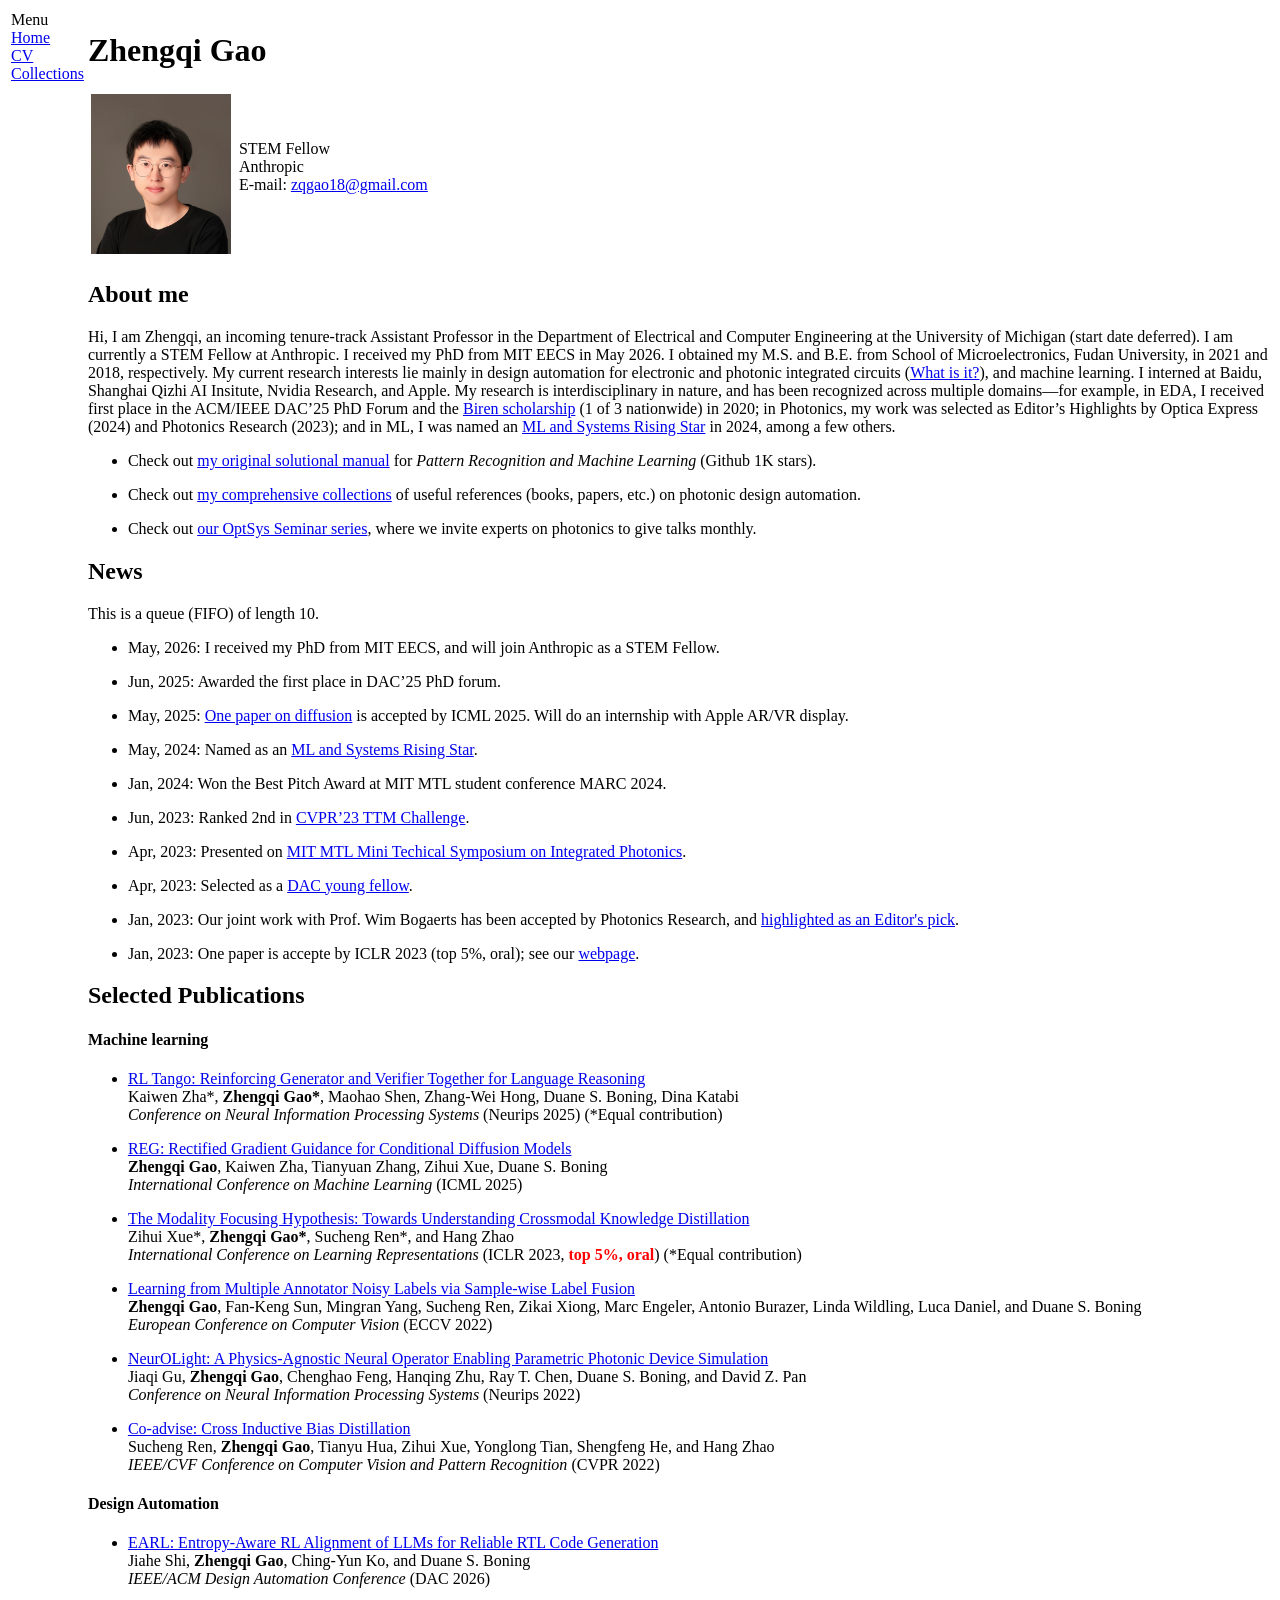
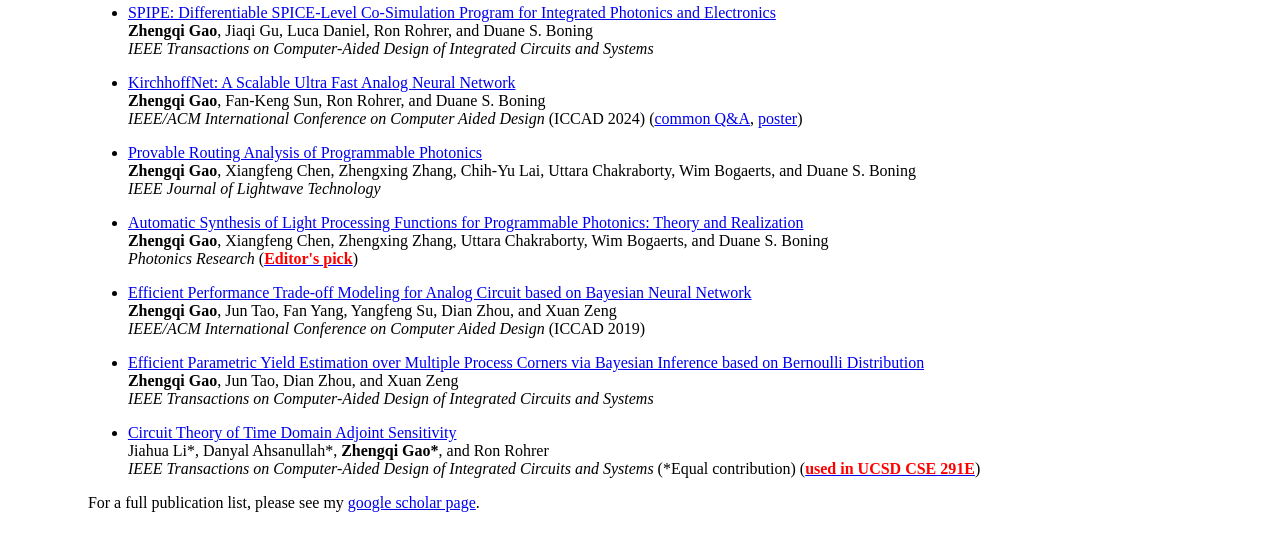
==== index.html @ 85b787b6 "Update homepage and CV" ====
<!DOCTYPE html PUBLIC "-//W3C//DTD XHTML 1.1//EN"
  "http://www.w3.org/TR/xhtml11/DTD/xhtml11.dtd">
<html xmlns="http://www.w3.org/1999/xhtml" xml:lang="en">
<head>
<meta name="generator" content="jemdoc, see http://jemdoc.jaboc.net/" />
<meta http-equiv="Content-Type" content="text/html;charset=utf-8" />
<link rel="stylesheet" href="jemdoc.css" type="text/css" />
<title>Zhengqi Gao</title>
</head>
<body>
<table summary="Table for page layout." id="tlayout">
<tr valign="top">
<td id="layout-menu">
<div class="menu-category">Menu</div>
<div class="menu-item"><a href="index.html" class="current">Home</a></div>
<div class="menu-item"><a href="Zhengqi_cv.pdf">CV</a></div>
<div class="menu-item"><a href="collections.html">Collections</a></div>
</td>
<td id="layout-content">
<div id="toptitle">
<h1>Zhengqi Gao</h1>
</div>
<table class="imgtable"><tr><td>
<img src="zhengqi_photo3.jpg" alt="404" width="140px" height="160px" />&nbsp;</td>
<td align="left"><p>STEM Fellow <br />
Anthropic<br />
E-mail: <a href="mailto:zqgao18@gmail.com">zqgao18@gmail.com</a><br />
<br /></p>
</td></tr></table>
<h2>About me</h2>
<p>Hi, I am Zhengqi, an incoming tenure-track Assistant Professor in the Department of Electrical and Computer Engineering at the University of Michigan (start date deferred). I am currently a STEM Fellow at Anthropic. I received my PhD from MIT EECS in May 2026. I obtained my M.S. and B.E. from School of Microelectronics, Fudan University, in 2021 and 2018, respectively. My current research interests lie mainly in design automation for electronic and photonic integrated circuits (<a href="articles/Introduction_to_Photonic_Design_Automation.pdf">What is it?</a>), and machine learning. I interned at Baidu, Shanghai Qizhi AI Insitute, Nvidia Research, and Apple. My research is interdisciplinary in nature, and has been recognized across multiple domains—for example, in EDA, I received first place in the ACM/IEEE DAC’25 PhD Forum and the <a href="https://www.cie.org.cn/list_43/4373.html">Biren scholarship</a> (1 of 3 nationwide) in 2020; in Photonics, my work was selected as Editor’s Highlights by Optica Express (2024) and Photonics Research (2023); and in ML, I was named an <a href="https://mlcommons.org/2024/06/2024-mlc-rising-stars/">ML and Systems Rising Star</a> in 2024, among a few others.</p>
<div class="infoblock">
<div class="blocktitle"></div>
<div class="blockcontent">
<ul>
<li><p>Check out <a href="https://github.com/zhengqigao/PRML-Solution-Manual">my original solutional manual</a> for <i>Pattern Recognition and Machine Learning</i> (Github 1K stars).</p>
</li>
<li><p>Check out <a href="https://github.com/zhengqigao/Awesome-PDA">my comprehensive collections</a> of useful references (books, papers, etc.) on photonic design automation. </p>
</li>
<li><p>Check out <a href="https://sites.google.com/view/optsys/home?authuser=1">our OptSys Seminar series</a>, where we invite experts on photonics to give talks monthly.</p>
</li>
</ul>
</div></div>
<h2>News</h2>
<p>This is a queue (FIFO) of length 10.</p>
<ul>
<li><p>May, 2026: I received my PhD from MIT EECS, and will join Anthropic as a STEM Fellow.</p>
</li>
<li><p>Jun, 2025: Awarded the first place in DAC&rsquo;25 PhD forum. </p>
</li>
<li><p>May, 2025: <a href="https://arxiv.org/abs/2501.18865">One paper on diffusion</a> is accepted by ICML 2025. Will do an internship with Apple AR/VR display.</p>
</li>
<li><p>May, 2024: Named as an <a href="https://mlcommons.org/about-us/programs/">ML and Systems Rising Star</a>.</p>
</li>
<li><p>Jan, 2024: Won the Best Pitch Award at MIT MTL student conference MARC 2024.</p>
</li>
<li><p>Jun, 2023: Ranked 2nd in <a href="https://eval.ai/web/challenges/challenge-page/1625/leaderboard/3911">CVPR&rsquo;23 TTM Challenge</a>.</p>
</li>
<li><p>Apr, 2023: Presented on <a href="https://www.mtl.mit.edu/events-seminars/seminars/microsystems-mini-technical-symposium-april-2023">MIT MTL Mini Techical Symposium on Integrated Photonics</a>.</p>
</li>
<li><p>Apr, 2023: Selected as a <a href="https://www.dac.com/Attend/Students-Scholarships/Young-Student-Fellow-Program">DAC young fellow</a>.</p>
</li>
<li><p>Jan, 2023: Our joint work with Prof. Wim Bogaerts has been accepted by Photonics Research, and <a href="files/synthesis_PR23_editor_pick.png">highlighted as an Editor's pick</a>.</p>
</li>
<li><p>Jan, 2023: One paper is accepte by ICLR 2023 (top 5%, oral); see our <a href="https://zihuixue.github.io/MFH/index.html">webpage</a>.</p>
</li>
</ul>
<h2>Selected Publications</h2>
<h4>Machine learning</h4>
<ul>
<li><p><a href="https://arxiv.org/pdf/2505.15034">RL Tango: Reinforcing Generator and Verifier Together for Language Reasoning</a> <br />
Kaiwen Zha*, <b>Zhengqi Gao*</b>, Maohao Shen, Zhang-Wei Hong, Duane S. Boning, Dina Katabi <br /> 
<i> Conference on Neural Information Processing Systems </i> (Neurips 2025) (*Equal contribution) <br /></p>
</li>
</ul>
<ul>
<li><p><a href="https://arxiv.org/abs/2501.18865">REG: Rectified Gradient Guidance for Conditional Diffusion Models</a> <br />
<b>Zhengqi Gao</b>, Kaiwen Zha, Tianyuan Zhang, Zihui Xue, Duane S. Boning <br /> 
<i> International Conference on Machine Learning  </i> (ICML 2025) <br /></p>
</li>
</ul>
<ul>
<li><p><a href="https://arxiv.org/abs/2206.06487">The Modality Focusing Hypothesis: Towards Understanding Crossmodal Knowledge Distillation</a> <br />
Zihui Xue*, <b>Zhengqi Gao*</b>, Sucheng Ren*, and Hang Zhao <br /> 
<i> International Conference on Learning Representations </i> (ICLR 2023, <font color=red><b>top 5%, oral</b></font>) (*Equal contribution) <br /></p>
</li>
</ul>
<ul>
<li><p><a href="https://arxiv.org/pdf/2207.11327.pdf">Learning from Multiple Annotator Noisy Labels via Sample-wise Label Fusion</a> <br />
<b>Zhengqi Gao</b>, Fan-Keng Sun, Mingran Yang, Sucheng Ren, Zikai Xiong, Marc Engeler, Antonio Burazer, Linda Wildling, Luca Daniel, and Duane S. Boning<br />
<i> European Conference on Computer Vision</i> (ECCV 2022) <br /></p>
</li>
</ul>
<ul>
<li><p><a href="https://arxiv.org/abs/2209.10098">NeurOLight: A Physics-Agnostic Neural Operator Enabling Parametric Photonic Device Simulation</a> <br />
Jiaqi Gu, <b>Zhengqi Gao</b>, Chenghao Feng, Hanqing Zhu, Ray T. Chen, Duane S. Boning, and David Z. Pan <br />
<i> Conference on Neural Information Processing Systems </i> (Neurips 2022) <br /></p>
</li>
</ul>
<ul>
<li><p><a href="https://openaccess.thecvf.com/content/CVPR2022/html/Ren_Co-Advise_Cross_Inductive_Bias_Distillation_CVPR_2022_paper.html">Co-advise: Cross Inductive Bias Distillation</a> <br />
Sucheng Ren, <b>Zhengqi Gao</b>, Tianyu Hua, Zihui Xue, Yonglong Tian, Shengfeng He, and Hang Zhao<br />
<i> IEEE/CVF Conference on Computer Vision and Pattern Recognition</i> (CVPR 2022) <br /></p>
</li>
</ul>
<h4>Design Automation</h4>
<ul>
<li><p><a href="https://arxiv.org/abs/2511.12033">EARL: Entropy-Aware RL Alignment of LLMs for Reliable RTL Code Generation</a> <br /> 
Jiahe Shi, <b>Zhengqi Gao</b>, Ching-Yun Ko, and Duane S. Boning <br />
<i> IEEE/ACM Design Automation Conference</i> (DAC 2026)</p>
</li>
</ul>
<ul>
<li><p><a href="https://ieeexplore.ieee.org/document/11123599">SPIPE: Differentiable SPICE-Level Co-Simulation Program for Integrated Photonics and Electronics</a> <br />
<b>Zhengqi Gao</b>, Jiaqi Gu, Luca Daniel, Ron Rohrer, and Duane S. Boning <br /> 
<i> IEEE Transactions on Computer-Aided Design of Integrated Circuits and Systems</i></p>
</li>
</ul>
<ul>
<li><p><a href="https://arxiv.org/abs/2310.15872">KirchhoffNet: A Scalable Ultra Fast Analog Neural Network</a> <br />
<b>Zhengqi Gao</b>, Fan-Keng Sun, Ron Rohrer, and Duane S. Boning <br /> 
<i> IEEE/ACM International Conference on Computer Aided Design</i> (ICCAD 2024) (<a href="articles/what_is_kirchhoffnet.pdf">common Q&amp;A</a>, <a href="articles/kirchhoffnet.pdf">poster</a>)</p>
</li>
</ul>
<ul>
<li><p><a href="https://ieeexplore.ieee.org/stamp/stamp.jsp?tp=&amp;arnumber=10491250">Provable Routing Analysis of Programmable Photonics</a> <br />
<b>Zhengqi Gao</b>, Xiangfeng Chen, Zhengxing Zhang, Chih-Yu Lai, Uttara Chakraborty, Wim Bogaerts, and Duane S. Boning <br /> 
<i> IEEE Journal of Lightwave Technology  </i>  <br /></p>
</li>
</ul>
<ul>
<li><p><a href="https://opg.optica.org/prj/fulltext.cfm?uri=prj-11-4-643&amp;id=528691">Automatic Synthesis of Light Processing Functions for Programmable Photonics: Theory and Realization</a><br />
<b>Zhengqi Gao</b>, Xiangfeng Chen, Zhengxing Zhang, Uttara Chakraborty, Wim Bogaerts, and Duane S. Boning <br /> 
<i> Photonics Research </i> (<a href="files/synthesis_PR23_editor_pick.png"><font color=red><b>Editor's pick</b></font></a>) <br /></p>
</li>
</ul>
<ul>
<li><p><a href="https://ieeexplore.ieee.org/document/8942174">Efficient Performance Trade-off Modeling for Analog Circuit based on Bayesian Neural Network</a>  <br />
<b>Zhengqi Gao</b>, Jun Tao, Fan Yang, Yangfeng Su, Dian Zhou, and Xuan Zeng <br />
<i> IEEE/ACM International Conference on Computer Aided Design</i> (ICCAD 2019)</p>
</li>
</ul>
<ul>
<li><p><a href="https://ieeexplore.ieee.org/document/8832253">Efficient Parametric Yield Estimation over Multiple Process Corners via Bayesian Inference based on Bernoulli Distribution</a> <br />
<b>Zhengqi Gao</b>, Jun Tao, Dian Zhou, and Xuan Zeng <br />
<i> IEEE Transactions on Computer-Aided Design of Integrated Circuits and Systems</i></p>
</li>
</ul>
<ul>
<li><p><a href="https://ieeexplore.ieee.org/abstract/document/10138792/">Circuit Theory of Time Domain Adjoint Sensitivity</a> <br />
Jiahua Li*, Danyal Ahsanullah*, <b>Zhengqi Gao*</b>, and Ron Rohrer <br />
<i> IEEE Transactions on Computer-Aided Design of Integrated Circuits and Systems</i> (*Equal contribution) (<a href="https://cseweb.ucsd.edu/classes/sp24/cse291-e/"><font color=red><b>used in UCSD CSE 291E</b></font></a>) <br /></p>
</li>
</ul>
<p>For a full publication list, please see my <a href="https://scholar.google.com/citations?user=igvvVY4AAAAJ&amp;hl=en">google scholar page</a>.</p>
</td>
</tr>
</table>
</body>
</html>
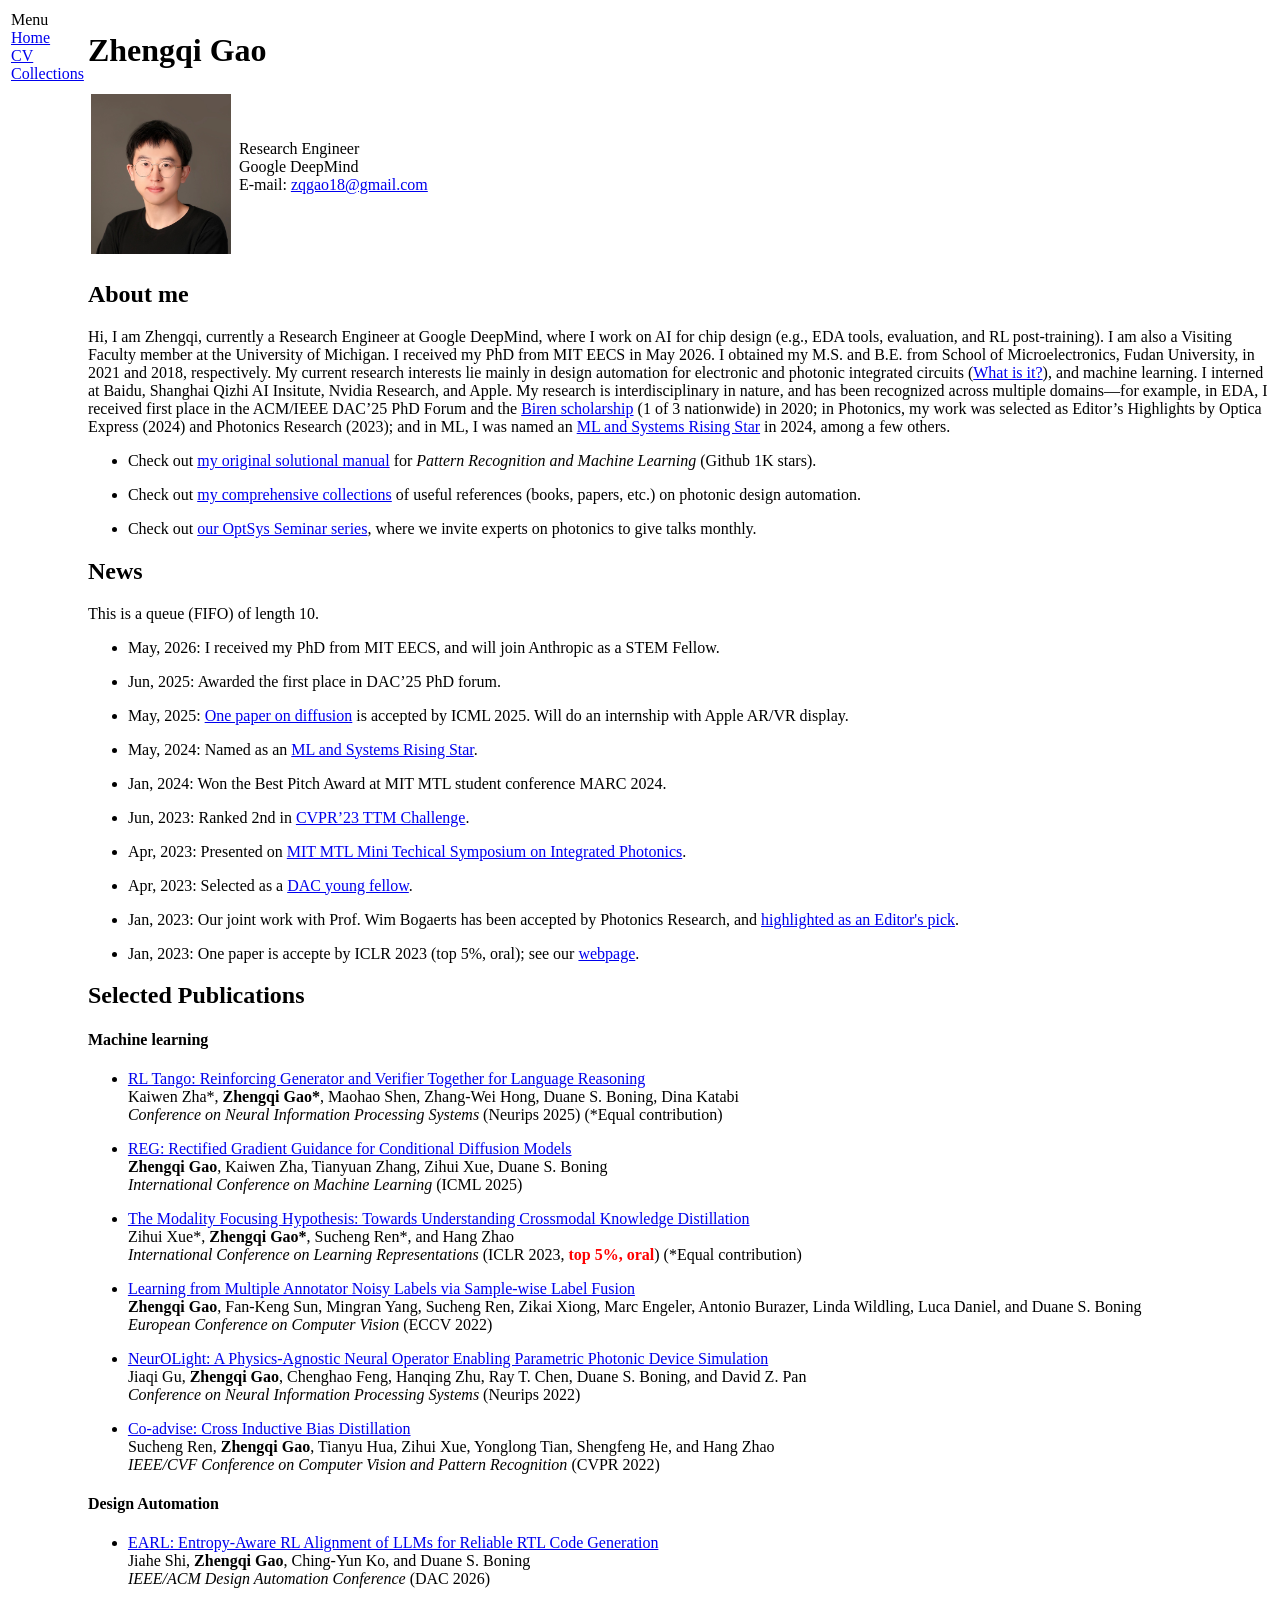
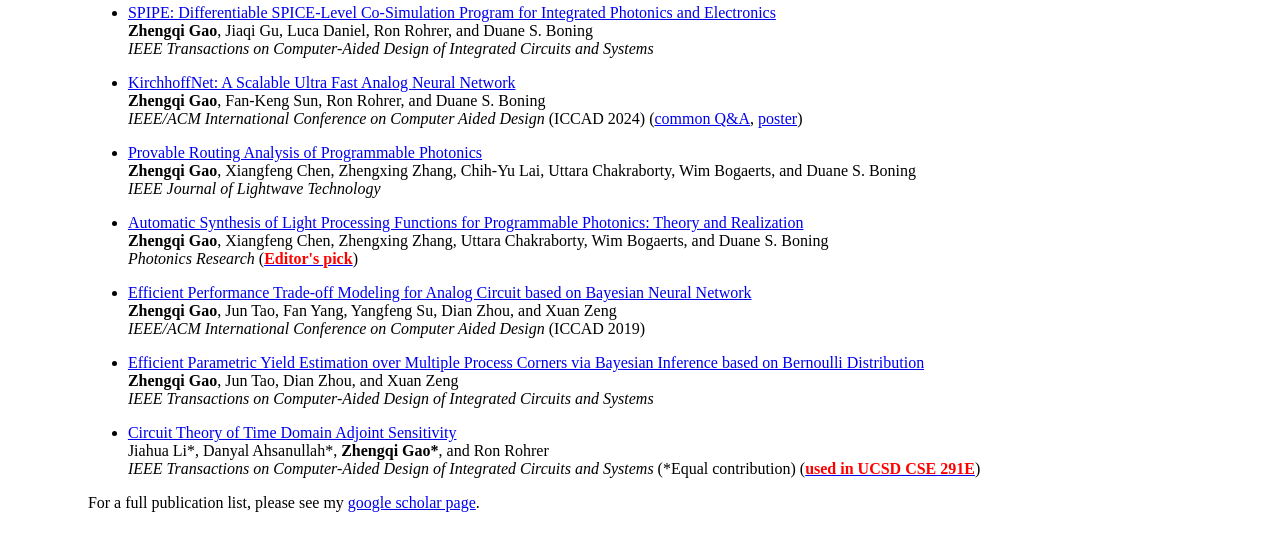
==== commit 973eeb50: "Update homepage affiliation to Google DeepMind Co-Authored-By: Claude Fable 5.1 <noreply@anthropic.c" ====
--- a/index.html
+++ b/index.html
@@ -22,13 +22,13 @@
 </div>
 <table class="imgtable"><tr><td>
 <img src="zhengqi_photo3.jpg" alt="404" width="140px" height="160px" />&nbsp;</td>
-<td align="left"><p>STEM Fellow <br />
-Anthropic<br />
+<td align="left"><p>Research Engineer <br />
+Google DeepMind<br />
 E-mail: <a href="mailto:zqgao18@gmail.com">zqgao18@gmail.com</a><br />
 <br /></p>
 </td></tr></table>
 <h2>About me</h2>
-<p>Hi, I am Zhengqi, an incoming tenure-track Assistant Professor in the Department of Electrical and Computer Engineering at the University of Michigan (start date deferred). I am currently a STEM Fellow at Anthropic. I received my PhD from MIT EECS in May 2026. I obtained my M.S. and B.E. from School of Microelectronics, Fudan University, in 2021 and 2018, respectively. My current research interests lie mainly in design automation for electronic and photonic integrated circuits (<a href="articles/Introduction_to_Photonic_Design_Automation.pdf">What is it?</a>), and machine learning. I interned at Baidu, Shanghai Qizhi AI Insitute, Nvidia Research, and Apple. My research is interdisciplinary in nature, and has been recognized across multiple domains—for example, in EDA, I received first place in the ACM/IEEE DAC’25 PhD Forum and the <a href="https://www.cie.org.cn/list_43/4373.html">Biren scholarship</a> (1 of 3 nationwide) in 2020; in Photonics, my work was selected as Editor’s Highlights by Optica Express (2024) and Photonics Research (2023); and in ML, I was named an <a href="https://mlcommons.org/2024/06/2024-mlc-rising-stars/">ML and Systems Rising Star</a> in 2024, among a few others.</p>
+<p>Hi, I am Zhengqi, currently a Research Engineer at Google DeepMind, where I work on AI for chip design (e.g., EDA tools, evaluation, and RL post-training). I am also a Visiting Faculty member at the University of Michigan. I received my PhD from MIT EECS in May 2026. I obtained my M.S. and B.E. from School of Microelectronics, Fudan University, in 2021 and 2018, respectively. My current research interests lie mainly in design automation for electronic and photonic integrated circuits (<a href="articles/Introduction_to_Photonic_Design_Automation.pdf">What is it?</a>), and machine learning. I interned at Baidu, Shanghai Qizhi AI Insitute, Nvidia Research, and Apple. My research is interdisciplinary in nature, and has been recognized across multiple domains—for example, in EDA, I received first place in the ACM/IEEE DAC’25 PhD Forum and the <a href="https://www.cie.org.cn/list_43/4373.html">Biren scholarship</a> (1 of 3 nationwide) in 2020; in Photonics, my work was selected as Editor’s Highlights by Optica Express (2024) and Photonics Research (2023); and in ML, I was named an <a href="https://mlcommons.org/2024/06/2024-mlc-rising-stars/">ML and Systems Rising Star</a> in 2024, among a few others.</p>
 <div class="infoblock">
 <div class="blocktitle"></div>
 <div class="blockcontent">
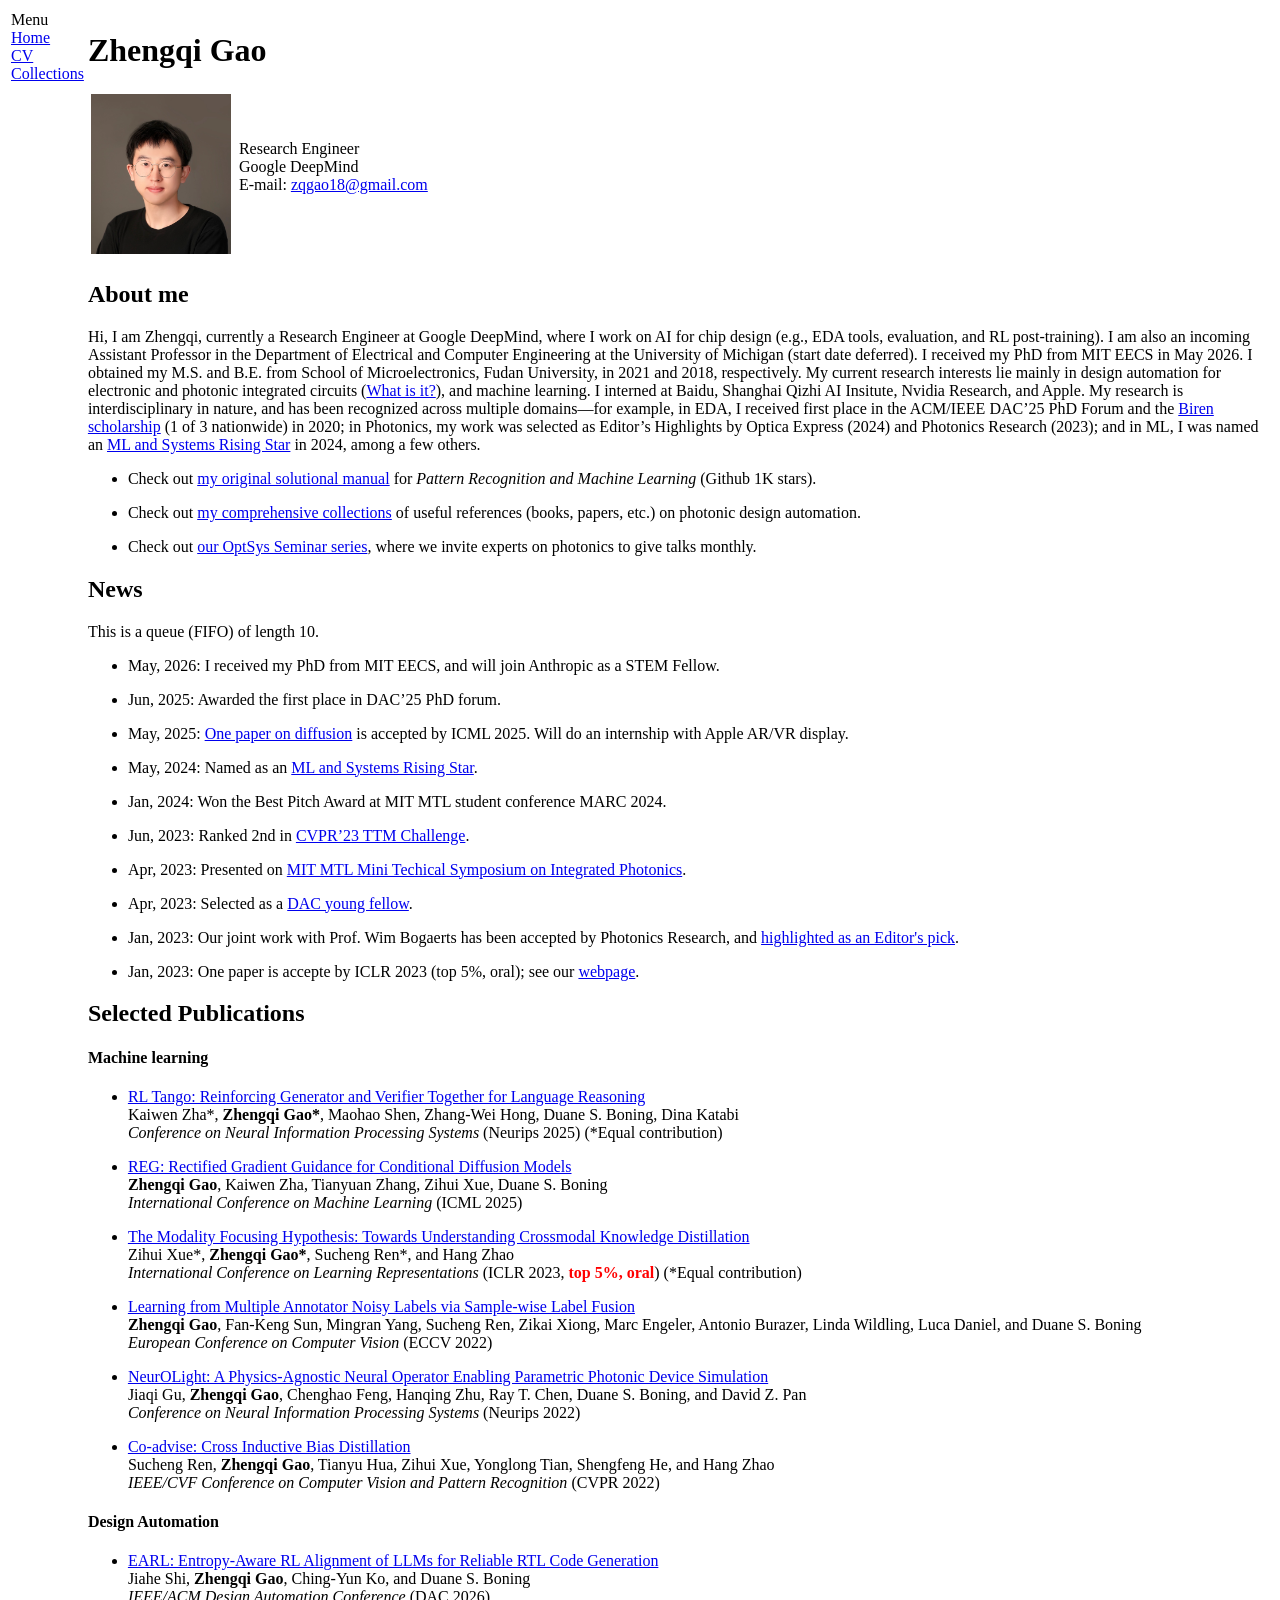
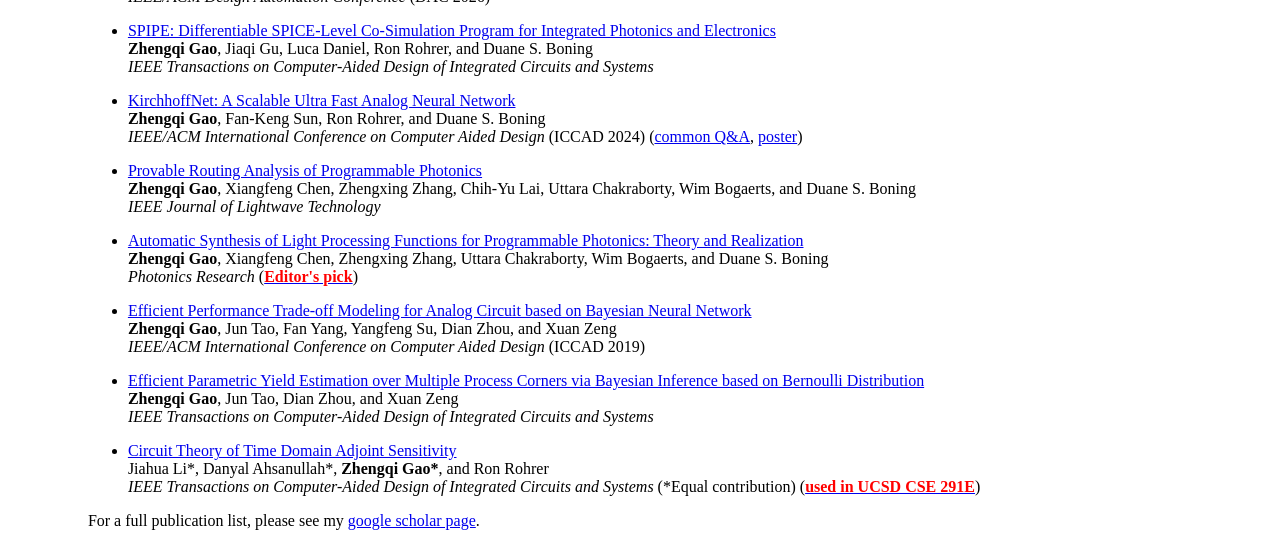
==== commit 897489da: "Update homepage bio Co-Authored-By: Claude Fable 5.1 <noreply@anthropic.com>" ====
--- a/index.html
+++ b/index.html
@@ -28,7 +28,7 @@
 <br /></p>
 </td></tr></table>
 <h2>About me</h2>
-<p>Hi, I am Zhengqi, currently a Research Engineer at Google DeepMind, where I work on AI for chip design (e.g., EDA tools, evaluation, and RL post-training). I am also a Visiting Faculty member at the University of Michigan. I received my PhD from MIT EECS in May 2026. I obtained my M.S. and B.E. from School of Microelectronics, Fudan University, in 2021 and 2018, respectively. My current research interests lie mainly in design automation for electronic and photonic integrated circuits (<a href="articles/Introduction_to_Photonic_Design_Automation.pdf">What is it?</a>), and machine learning. I interned at Baidu, Shanghai Qizhi AI Insitute, Nvidia Research, and Apple. My research is interdisciplinary in nature, and has been recognized across multiple domains—for example, in EDA, I received first place in the ACM/IEEE DAC’25 PhD Forum and the <a href="https://www.cie.org.cn/list_43/4373.html">Biren scholarship</a> (1 of 3 nationwide) in 2020; in Photonics, my work was selected as Editor’s Highlights by Optica Express (2024) and Photonics Research (2023); and in ML, I was named an <a href="https://mlcommons.org/2024/06/2024-mlc-rising-stars/">ML and Systems Rising Star</a> in 2024, among a few others.</p>
+<p>Hi, I am Zhengqi, currently a Research Engineer at Google DeepMind, where I work on AI for chip design (e.g., EDA tools, evaluation, and RL post-training). I am also an incoming Assistant Professor in the Department of Electrical and Computer Engineering at the University of Michigan (start date deferred). I received my PhD from MIT EECS in May 2026. I obtained my M.S. and B.E. from School of Microelectronics, Fudan University, in 2021 and 2018, respectively. My current research interests lie mainly in design automation for electronic and photonic integrated circuits (<a href="articles/Introduction_to_Photonic_Design_Automation.pdf">What is it?</a>), and machine learning. I interned at Baidu, Shanghai Qizhi AI Insitute, Nvidia Research, and Apple. My research is interdisciplinary in nature, and has been recognized across multiple domains—for example, in EDA, I received first place in the ACM/IEEE DAC’25 PhD Forum and the <a href="https://www.cie.org.cn/list_43/4373.html">Biren scholarship</a> (1 of 3 nationwide) in 2020; in Photonics, my work was selected as Editor’s Highlights by Optica Express (2024) and Photonics Research (2023); and in ML, I was named an <a href="https://mlcommons.org/2024/06/2024-mlc-rising-stars/">ML and Systems Rising Star</a> in 2024, among a few others.</p>
 <div class="infoblock">
 <div class="blocktitle"></div>
 <div class="blockcontent">
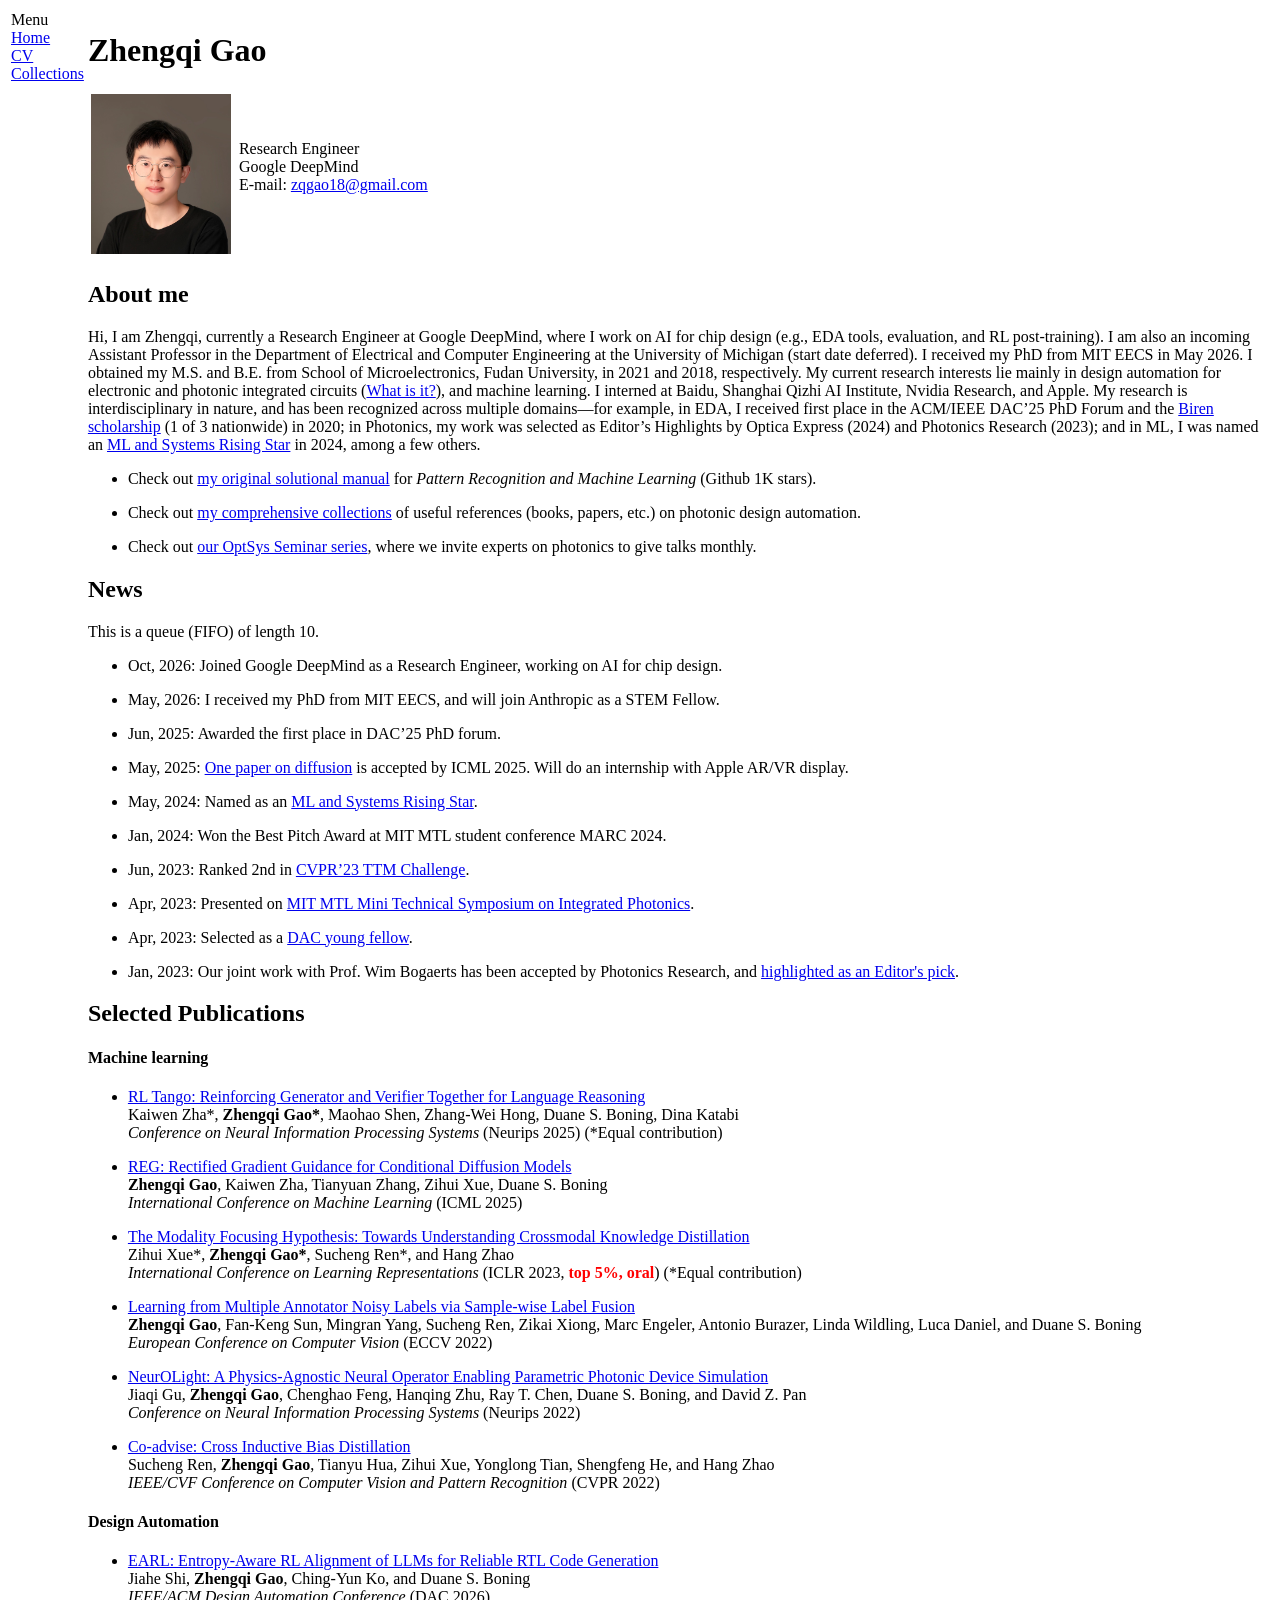
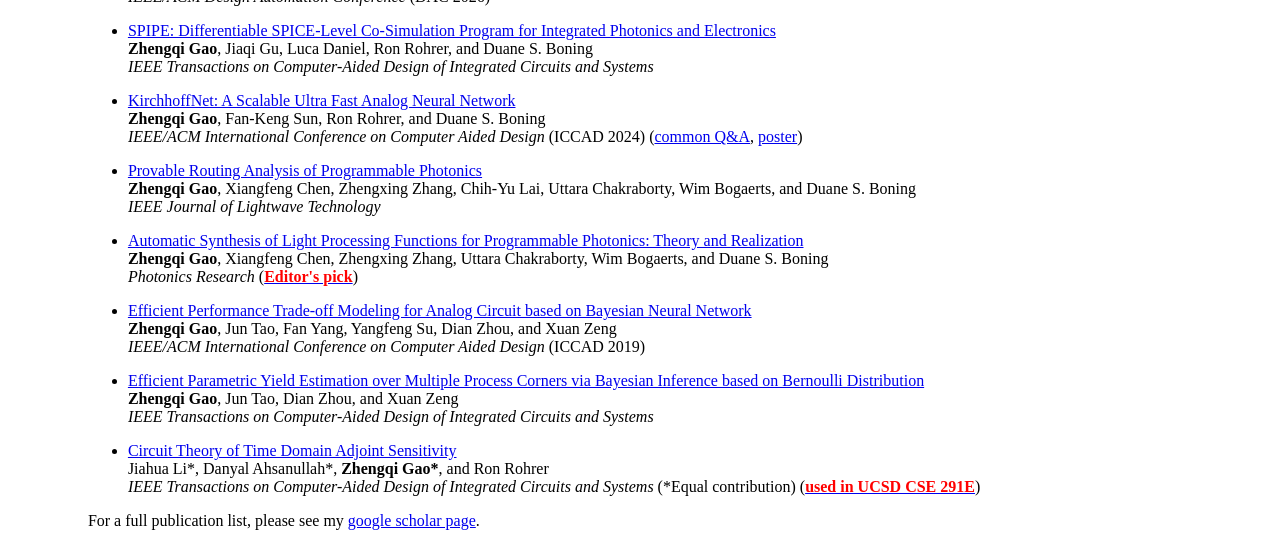
==== commit e5210971: "Add DeepMind news item, drop oldest news entry, fix typos Co-Authored-By: Claude Fable 5.1 <noreply@" ====
--- a/index.html
+++ b/index.html
@@ -28,7 +28,7 @@
 <br /></p>
 </td></tr></table>
 <h2>About me</h2>
-<p>Hi, I am Zhengqi, currently a Research Engineer at Google DeepMind, where I work on AI for chip design (e.g., EDA tools, evaluation, and RL post-training). I am also an incoming Assistant Professor in the Department of Electrical and Computer Engineering at the University of Michigan (start date deferred). I received my PhD from MIT EECS in May 2026. I obtained my M.S. and B.E. from School of Microelectronics, Fudan University, in 2021 and 2018, respectively. My current research interests lie mainly in design automation for electronic and photonic integrated circuits (<a href="articles/Introduction_to_Photonic_Design_Automation.pdf">What is it?</a>), and machine learning. I interned at Baidu, Shanghai Qizhi AI Insitute, Nvidia Research, and Apple. My research is interdisciplinary in nature, and has been recognized across multiple domains—for example, in EDA, I received first place in the ACM/IEEE DAC’25 PhD Forum and the <a href="https://www.cie.org.cn/list_43/4373.html">Biren scholarship</a> (1 of 3 nationwide) in 2020; in Photonics, my work was selected as Editor’s Highlights by Optica Express (2024) and Photonics Research (2023); and in ML, I was named an <a href="https://mlcommons.org/2024/06/2024-mlc-rising-stars/">ML and Systems Rising Star</a> in 2024, among a few others.</p>
+<p>Hi, I am Zhengqi, currently a Research Engineer at Google DeepMind, where I work on AI for chip design (e.g., EDA tools, evaluation, and RL post-training). I am also an incoming Assistant Professor in the Department of Electrical and Computer Engineering at the University of Michigan (start date deferred). I received my PhD from MIT EECS in May 2026. I obtained my M.S. and B.E. from School of Microelectronics, Fudan University, in 2021 and 2018, respectively. My current research interests lie mainly in design automation for electronic and photonic integrated circuits (<a href="articles/Introduction_to_Photonic_Design_Automation.pdf">What is it?</a>), and machine learning. I interned at Baidu, Shanghai Qizhi AI Institute, Nvidia Research, and Apple. My research is interdisciplinary in nature, and has been recognized across multiple domains—for example, in EDA, I received first place in the ACM/IEEE DAC’25 PhD Forum and the <a href="https://www.cie.org.cn/list_43/4373.html">Biren scholarship</a> (1 of 3 nationwide) in 2020; in Photonics, my work was selected as Editor’s Highlights by Optica Express (2024) and Photonics Research (2023); and in ML, I was named an <a href="https://mlcommons.org/2024/06/2024-mlc-rising-stars/">ML and Systems Rising Star</a> in 2024, among a few others.</p>
 <div class="infoblock">
 <div class="blocktitle"></div>
 <div class="blockcontent">
@@ -44,6 +44,8 @@
 <h2>News</h2>
 <p>This is a queue (FIFO) of length 10.</p>
 <ul>
+<li><p>Oct, 2026: Joined Google DeepMind as a Research Engineer, working on AI for chip design.</p>
+</li>
 <li><p>May, 2026: I received my PhD from MIT EECS, and will join Anthropic as a STEM Fellow.</p>
 </li>
 <li><p>Jun, 2025: Awarded the first place in DAC&rsquo;25 PhD forum. </p>
@@ -56,13 +58,11 @@
 </li>
 <li><p>Jun, 2023: Ranked 2nd in <a href="https://eval.ai/web/challenges/challenge-page/1625/leaderboard/3911">CVPR&rsquo;23 TTM Challenge</a>.</p>
 </li>
-<li><p>Apr, 2023: Presented on <a href="https://www.mtl.mit.edu/events-seminars/seminars/microsystems-mini-technical-symposium-april-2023">MIT MTL Mini Techical Symposium on Integrated Photonics</a>.</p>
+<li><p>Apr, 2023: Presented on <a href="https://www.mtl.mit.edu/events-seminars/seminars/microsystems-mini-technical-symposium-april-2023">MIT MTL Mini Technical Symposium on Integrated Photonics</a>.</p>
 </li>
 <li><p>Apr, 2023: Selected as a <a href="https://www.dac.com/Attend/Students-Scholarships/Young-Student-Fellow-Program">DAC young fellow</a>.</p>
 </li>
 <li><p>Jan, 2023: Our joint work with Prof. Wim Bogaerts has been accepted by Photonics Research, and <a href="files/synthesis_PR23_editor_pick.png">highlighted as an Editor's pick</a>.</p>
-</li>
-<li><p>Jan, 2023: One paper is accepte by ICLR 2023 (top 5%, oral); see our <a href="https://zihuixue.github.io/MFH/index.html">webpage</a>.</p>
 </li>
 </ul>
 <h2>Selected Publications</h2>
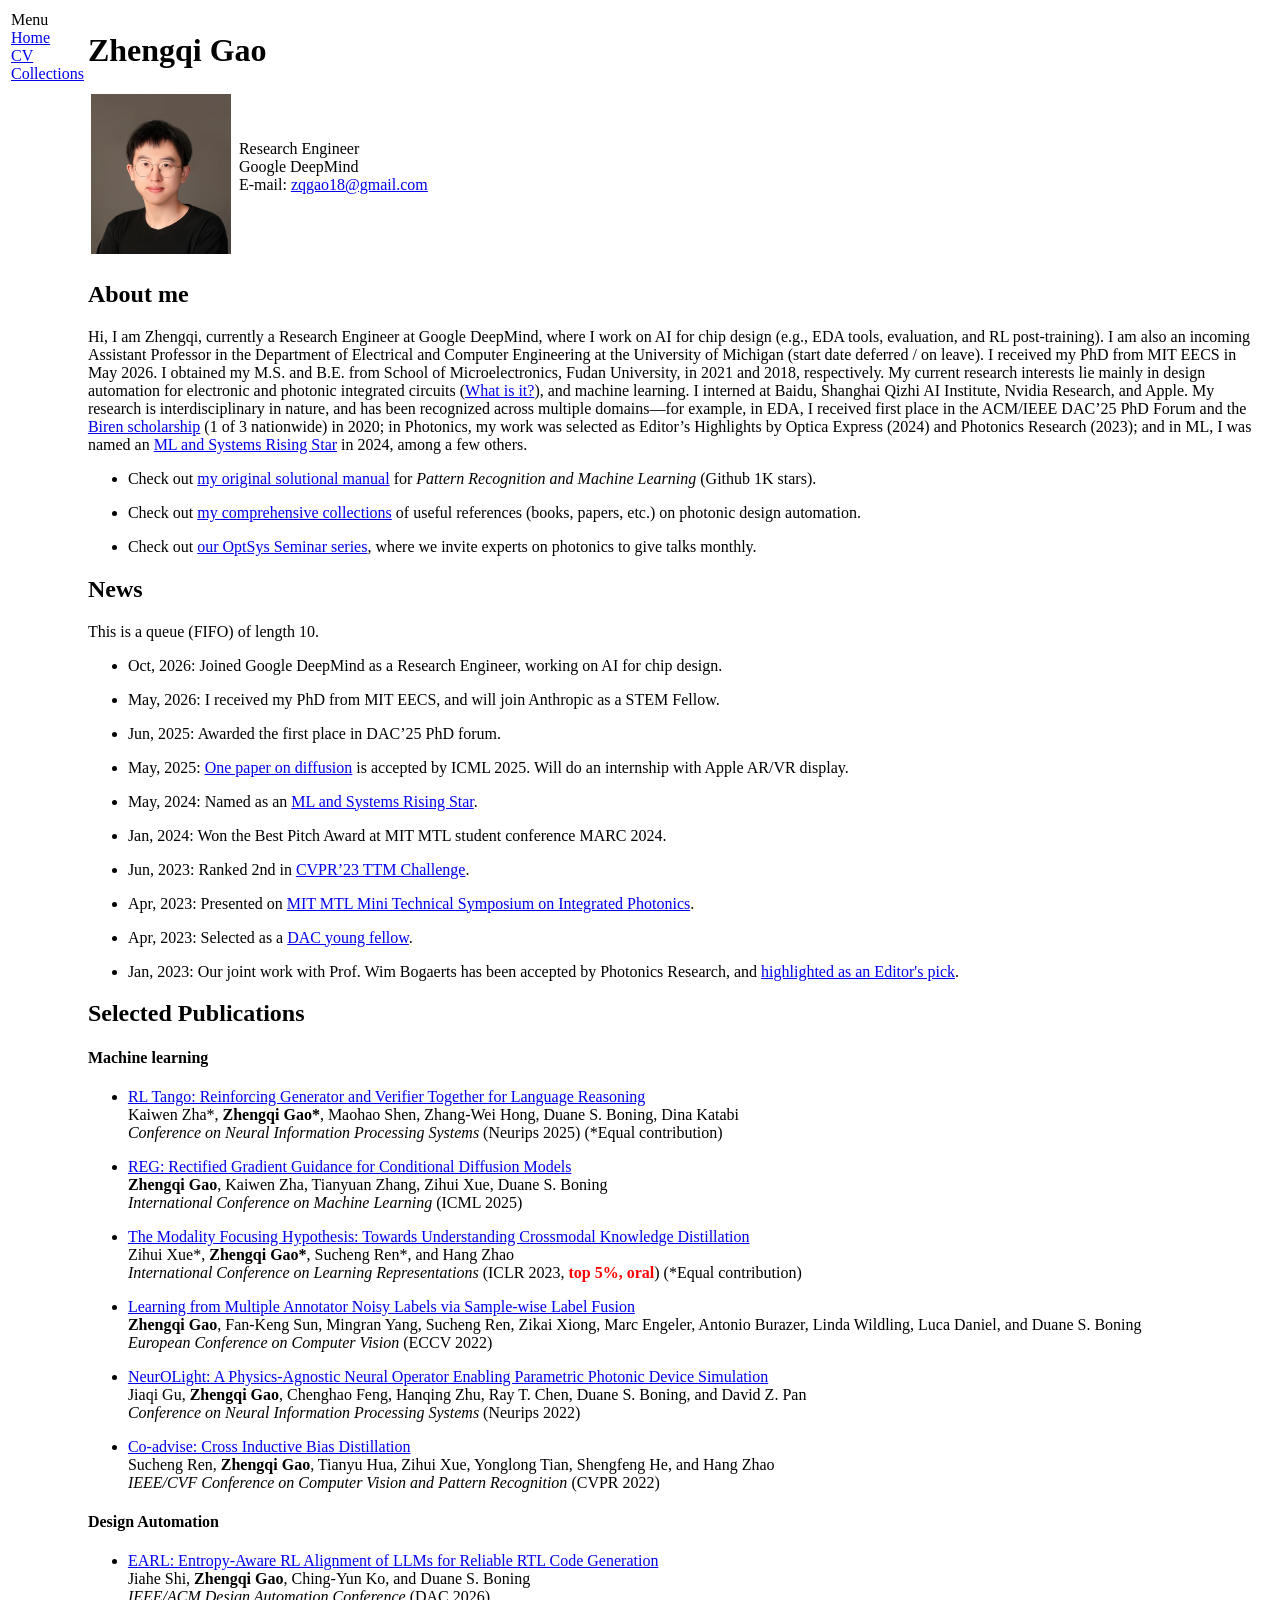
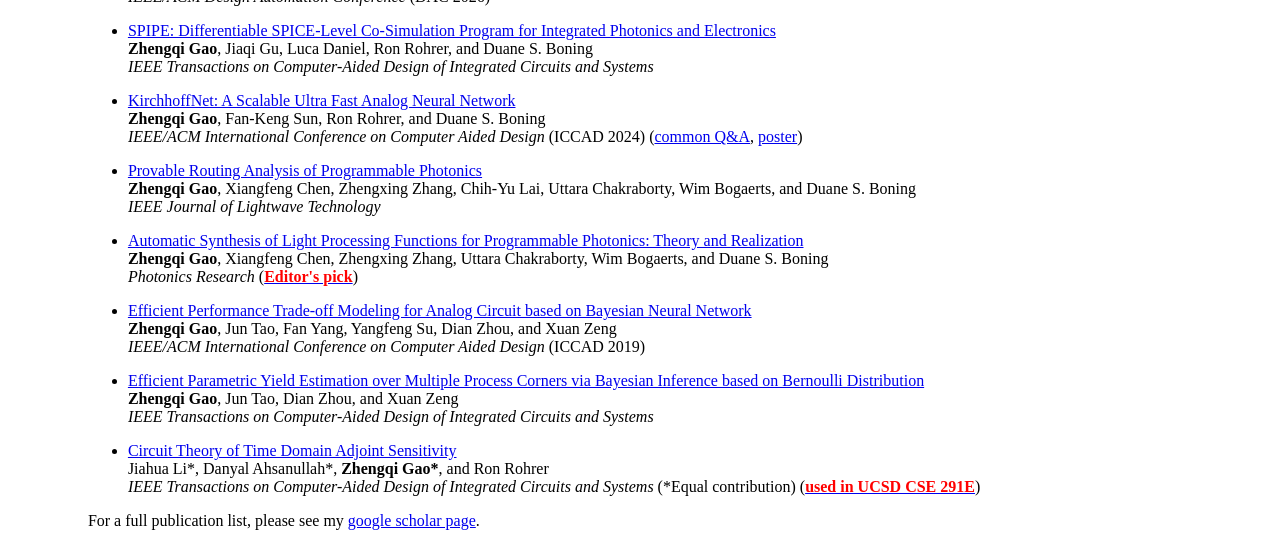
==== commit c1fbb5ac: "Update homepage: start date deferred / on leave Co-Authored-By: Claude Fable 5.1 <noreply@anthropic." ====
--- a/index.html
+++ b/index.html
@@ -28,7 +28,7 @@
 <br /></p>
 </td></tr></table>
 <h2>About me</h2>
-<p>Hi, I am Zhengqi, currently a Research Engineer at Google DeepMind, where I work on AI for chip design (e.g., EDA tools, evaluation, and RL post-training). I am also an incoming Assistant Professor in the Department of Electrical and Computer Engineering at the University of Michigan (start date deferred). I received my PhD from MIT EECS in May 2026. I obtained my M.S. and B.E. from School of Microelectronics, Fudan University, in 2021 and 2018, respectively. My current research interests lie mainly in design automation for electronic and photonic integrated circuits (<a href="articles/Introduction_to_Photonic_Design_Automation.pdf">What is it?</a>), and machine learning. I interned at Baidu, Shanghai Qizhi AI Institute, Nvidia Research, and Apple. My research is interdisciplinary in nature, and has been recognized across multiple domains—for example, in EDA, I received first place in the ACM/IEEE DAC’25 PhD Forum and the <a href="https://www.cie.org.cn/list_43/4373.html">Biren scholarship</a> (1 of 3 nationwide) in 2020; in Photonics, my work was selected as Editor’s Highlights by Optica Express (2024) and Photonics Research (2023); and in ML, I was named an <a href="https://mlcommons.org/2024/06/2024-mlc-rising-stars/">ML and Systems Rising Star</a> in 2024, among a few others.</p>
+<p>Hi, I am Zhengqi, currently a Research Engineer at Google DeepMind, where I work on AI for chip design (e.g., EDA tools, evaluation, and RL post-training). I am also an incoming Assistant Professor in the Department of Electrical and Computer Engineering at the University of Michigan (start date deferred / on leave). I received my PhD from MIT EECS in May 2026. I obtained my M.S. and B.E. from School of Microelectronics, Fudan University, in 2021 and 2018, respectively. My current research interests lie mainly in design automation for electronic and photonic integrated circuits (<a href="articles/Introduction_to_Photonic_Design_Automation.pdf">What is it?</a>), and machine learning. I interned at Baidu, Shanghai Qizhi AI Institute, Nvidia Research, and Apple. My research is interdisciplinary in nature, and has been recognized across multiple domains—for example, in EDA, I received first place in the ACM/IEEE DAC’25 PhD Forum and the <a href="https://www.cie.org.cn/list_43/4373.html">Biren scholarship</a> (1 of 3 nationwide) in 2020; in Photonics, my work was selected as Editor’s Highlights by Optica Express (2024) and Photonics Research (2023); and in ML, I was named an <a href="https://mlcommons.org/2024/06/2024-mlc-rising-stars/">ML and Systems Rising Star</a> in 2024, among a few others.</p>
 <div class="infoblock">
 <div class="blocktitle"></div>
 <div class="blockcontent">
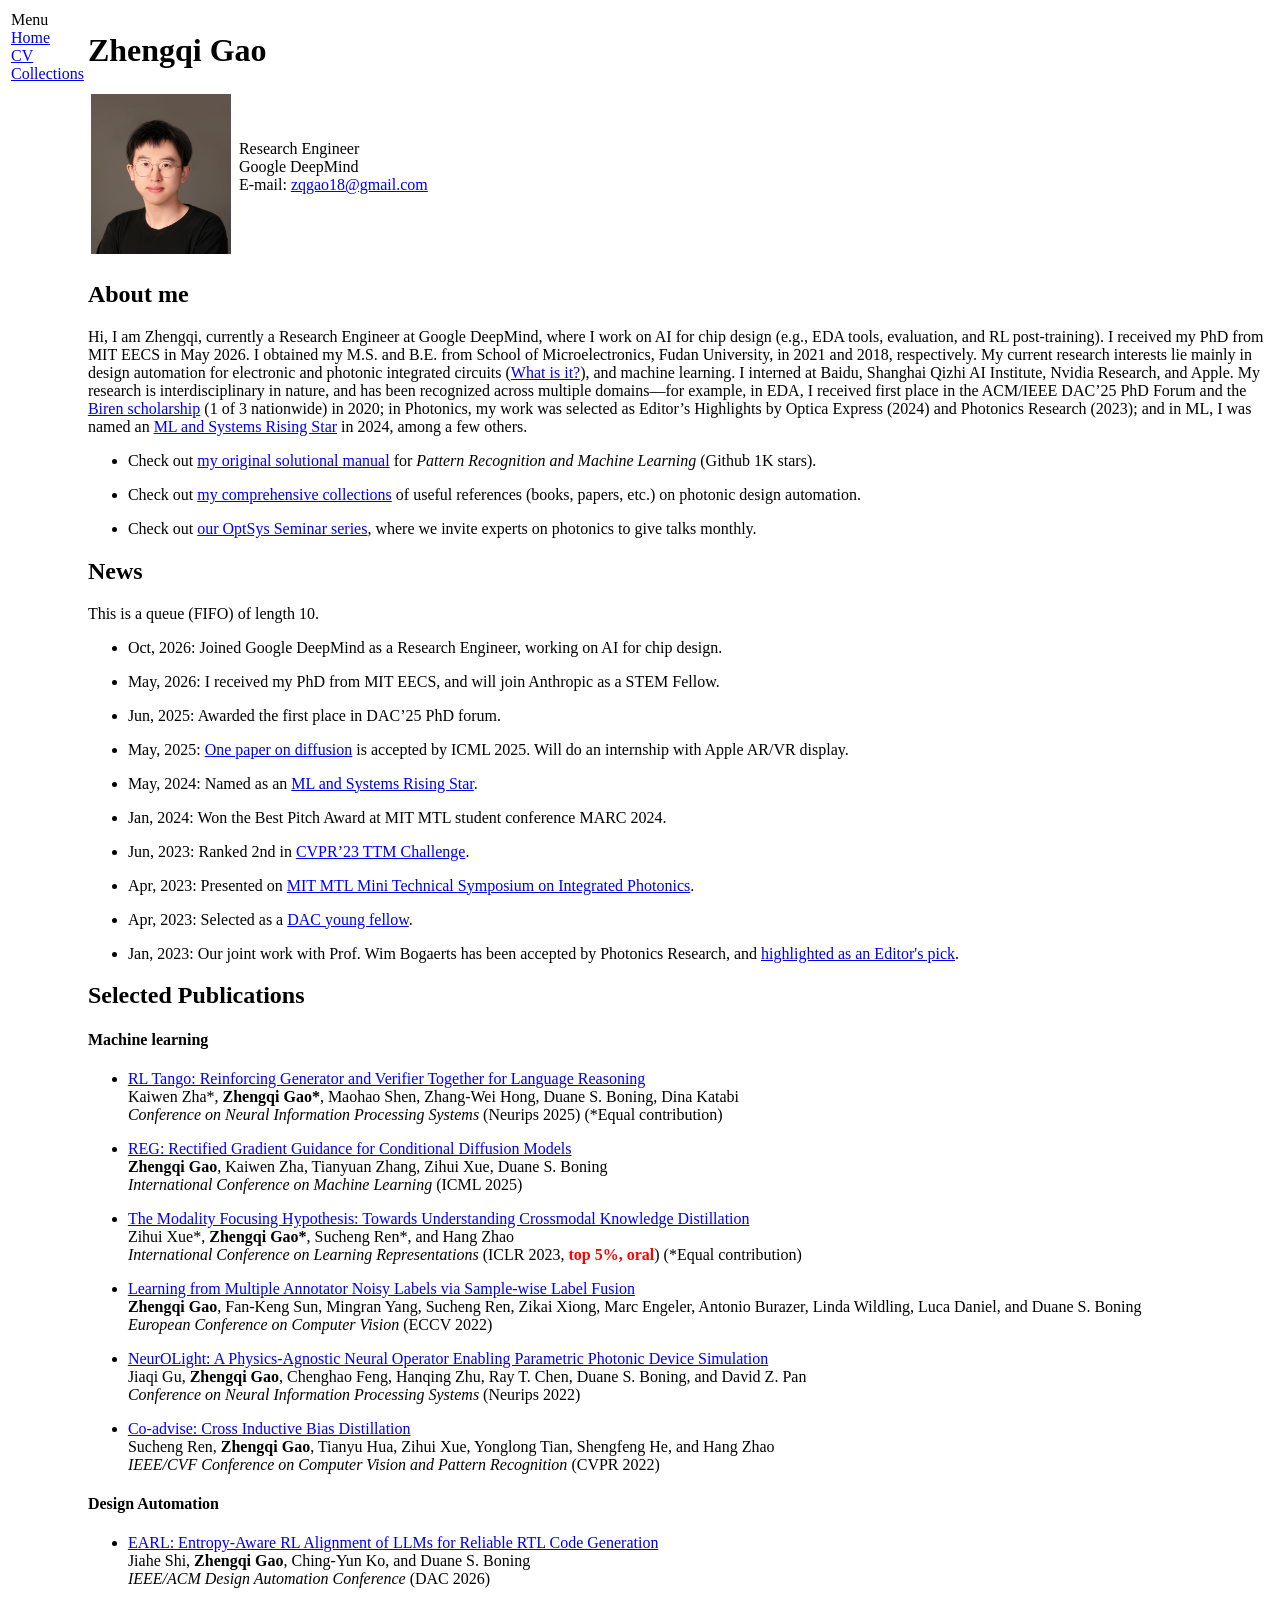
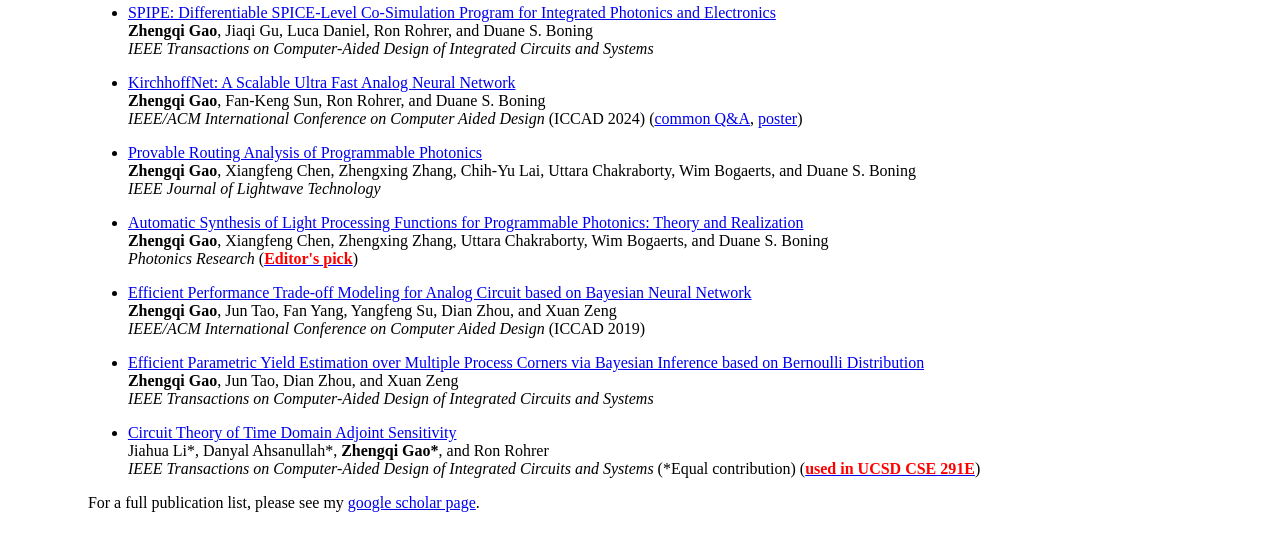
==== commit ddb35291: "Remove Michigan incoming-professor sentence from homepage Co-Authored-By: Claude Fable 5.1 <noreply@" ====
--- a/index.html
+++ b/index.html
@@ -28,7 +28,7 @@
 <br /></p>
 </td></tr></table>
 <h2>About me</h2>
-<p>Hi, I am Zhengqi, currently a Research Engineer at Google DeepMind, where I work on AI for chip design (e.g., EDA tools, evaluation, and RL post-training). I am also an incoming Assistant Professor in the Department of Electrical and Computer Engineering at the University of Michigan (start date deferred / on leave). I received my PhD from MIT EECS in May 2026. I obtained my M.S. and B.E. from School of Microelectronics, Fudan University, in 2021 and 2018, respectively. My current research interests lie mainly in design automation for electronic and photonic integrated circuits (<a href="articles/Introduction_to_Photonic_Design_Automation.pdf">What is it?</a>), and machine learning. I interned at Baidu, Shanghai Qizhi AI Institute, Nvidia Research, and Apple. My research is interdisciplinary in nature, and has been recognized across multiple domains—for example, in EDA, I received first place in the ACM/IEEE DAC’25 PhD Forum and the <a href="https://www.cie.org.cn/list_43/4373.html">Biren scholarship</a> (1 of 3 nationwide) in 2020; in Photonics, my work was selected as Editor’s Highlights by Optica Express (2024) and Photonics Research (2023); and in ML, I was named an <a href="https://mlcommons.org/2024/06/2024-mlc-rising-stars/">ML and Systems Rising Star</a> in 2024, among a few others.</p>
+<p>Hi, I am Zhengqi, currently a Research Engineer at Google DeepMind, where I work on AI for chip design (e.g., EDA tools, evaluation, and RL post-training). I received my PhD from MIT EECS in May 2026. I obtained my M.S. and B.E. from School of Microelectronics, Fudan University, in 2021 and 2018, respectively. My current research interests lie mainly in design automation for electronic and photonic integrated circuits (<a href="articles/Introduction_to_Photonic_Design_Automation.pdf">What is it?</a>), and machine learning. I interned at Baidu, Shanghai Qizhi AI Institute, Nvidia Research, and Apple. My research is interdisciplinary in nature, and has been recognized across multiple domains—for example, in EDA, I received first place in the ACM/IEEE DAC’25 PhD Forum and the <a href="https://www.cie.org.cn/list_43/4373.html">Biren scholarship</a> (1 of 3 nationwide) in 2020; in Photonics, my work was selected as Editor’s Highlights by Optica Express (2024) and Photonics Research (2023); and in ML, I was named an <a href="https://mlcommons.org/2024/06/2024-mlc-rising-stars/">ML and Systems Rising Star</a> in 2024, among a few others.</p>
 <div class="infoblock">
 <div class="blocktitle"></div>
 <div class="blockcontent">
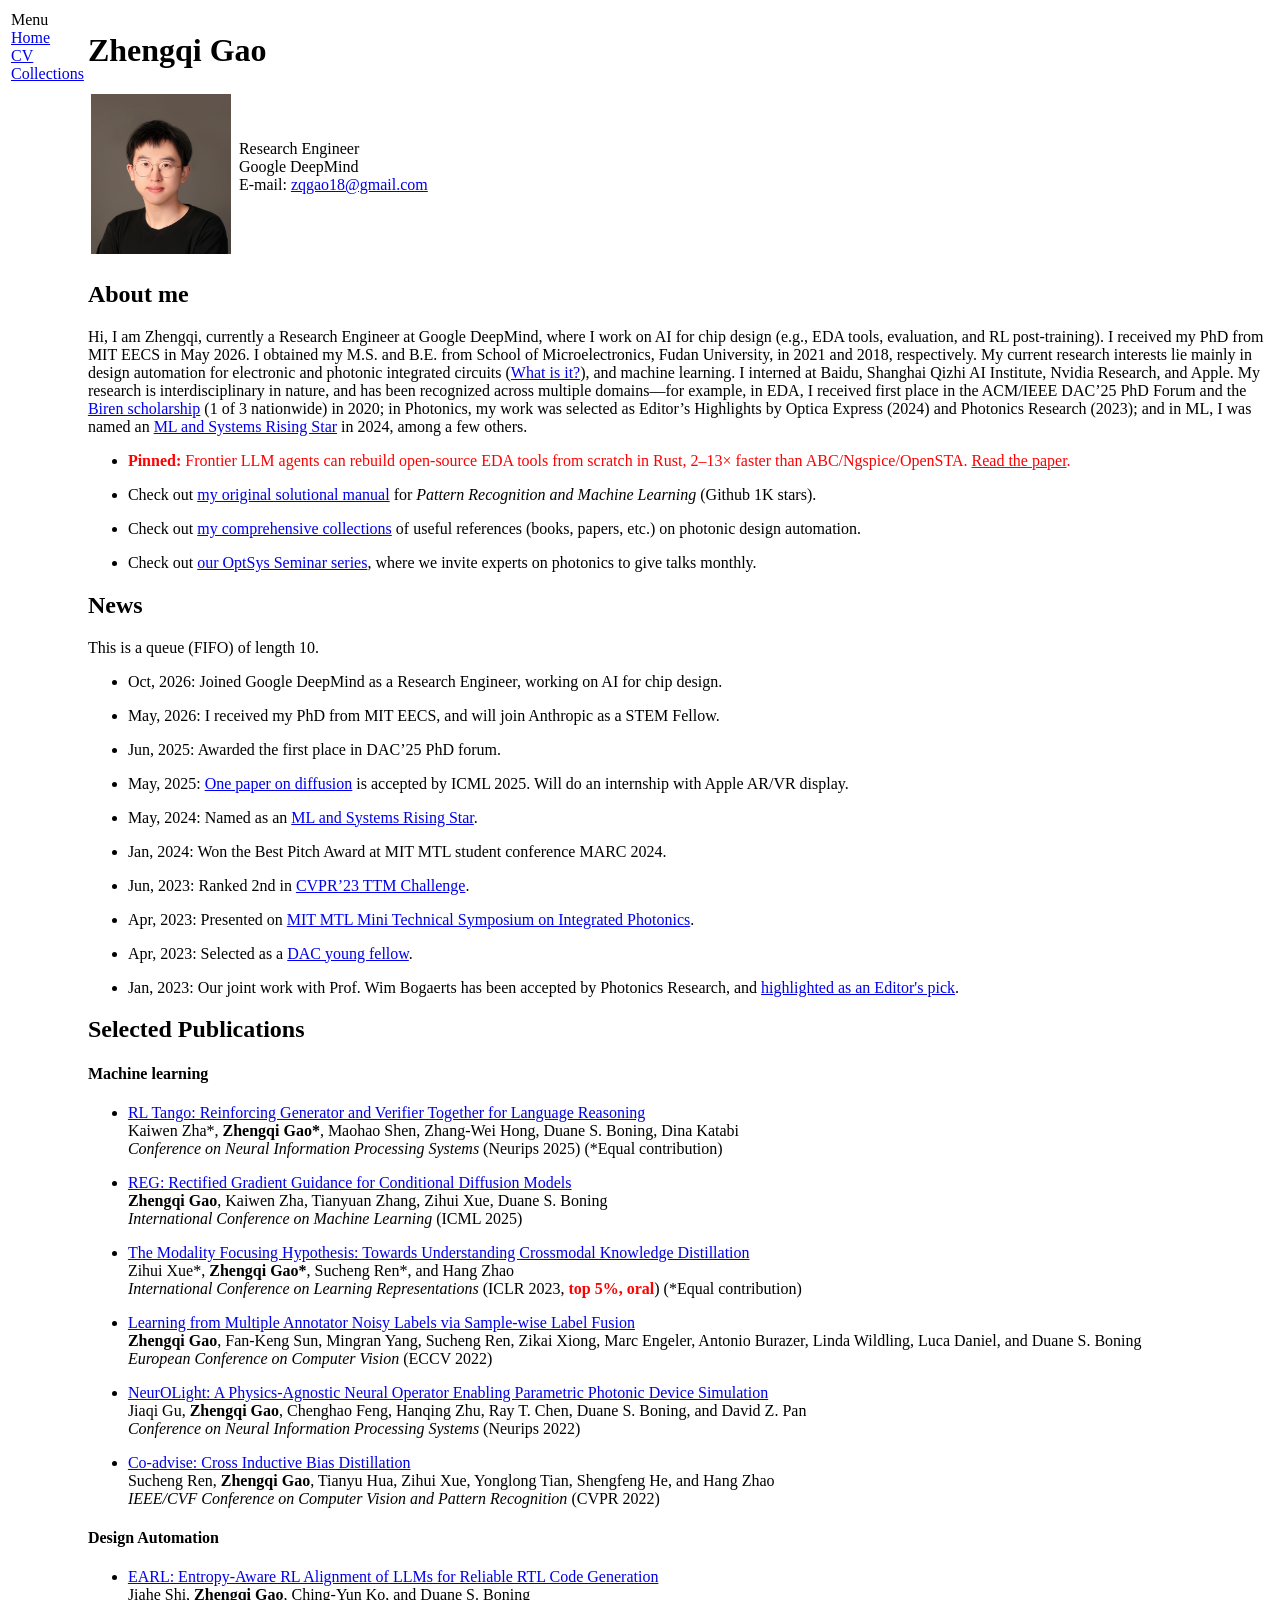
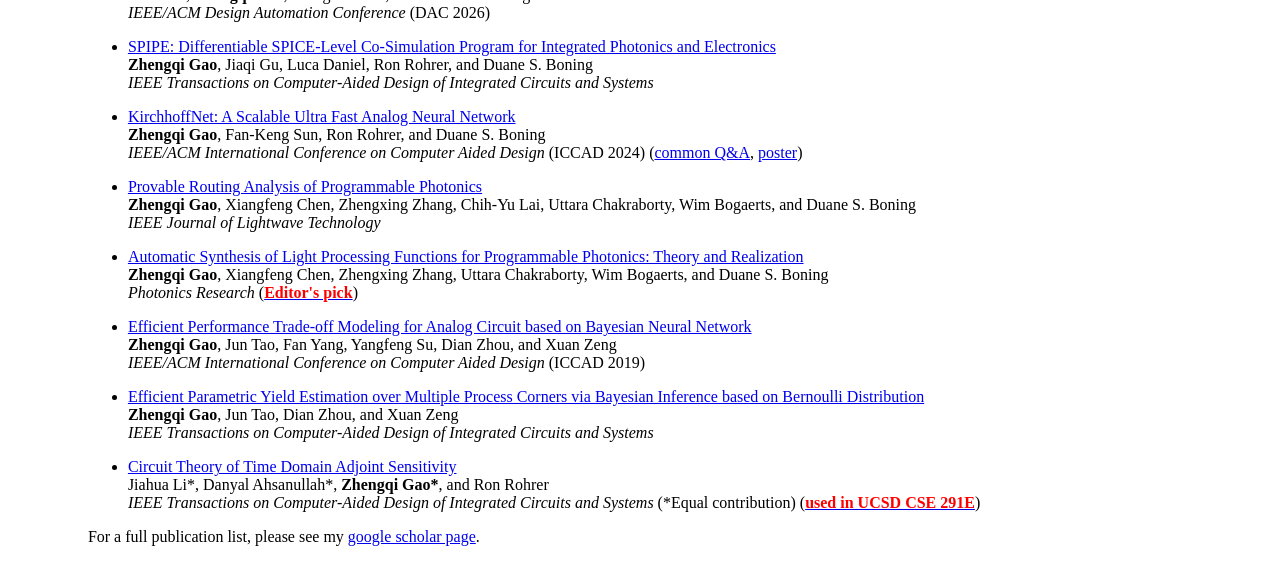
==== commit e1ad4269: "Add EDA tokenmaxxing paper and pinned headline on homepage Co-Authored-By: Claude Fable 5.1 <noreply" ====
--- a/index.html
+++ b/index.html
@@ -33,6 +33,8 @@
 <div class="blocktitle"></div>
 <div class="blockcontent">
 <ul>
+<li><p><span style="color:red;"><b>Pinned:</b> Frontier LLM agents can rebuild open-source EDA tools from scratch in Rust, 2&ndash;13&times; faster than ABC/Ngspice/OpenSTA. <a href="articles/eda_tokenmaxxing_paper.pdf" style="color:red; text-decoration:underline;">Read the paper</a>.</span></p>
+</li>
 <li><p>Check out <a href="https://github.com/zhengqigao/PRML-Solution-Manual">my original solutional manual</a> for <i>Pattern Recognition and Machine Learning</i> (Github 1K stars).</p>
 </li>
 <li><p>Check out <a href="https://github.com/zhengqigao/Awesome-PDA">my comprehensive collections</a> of useful references (books, papers, etc.) on photonic design automation. </p>
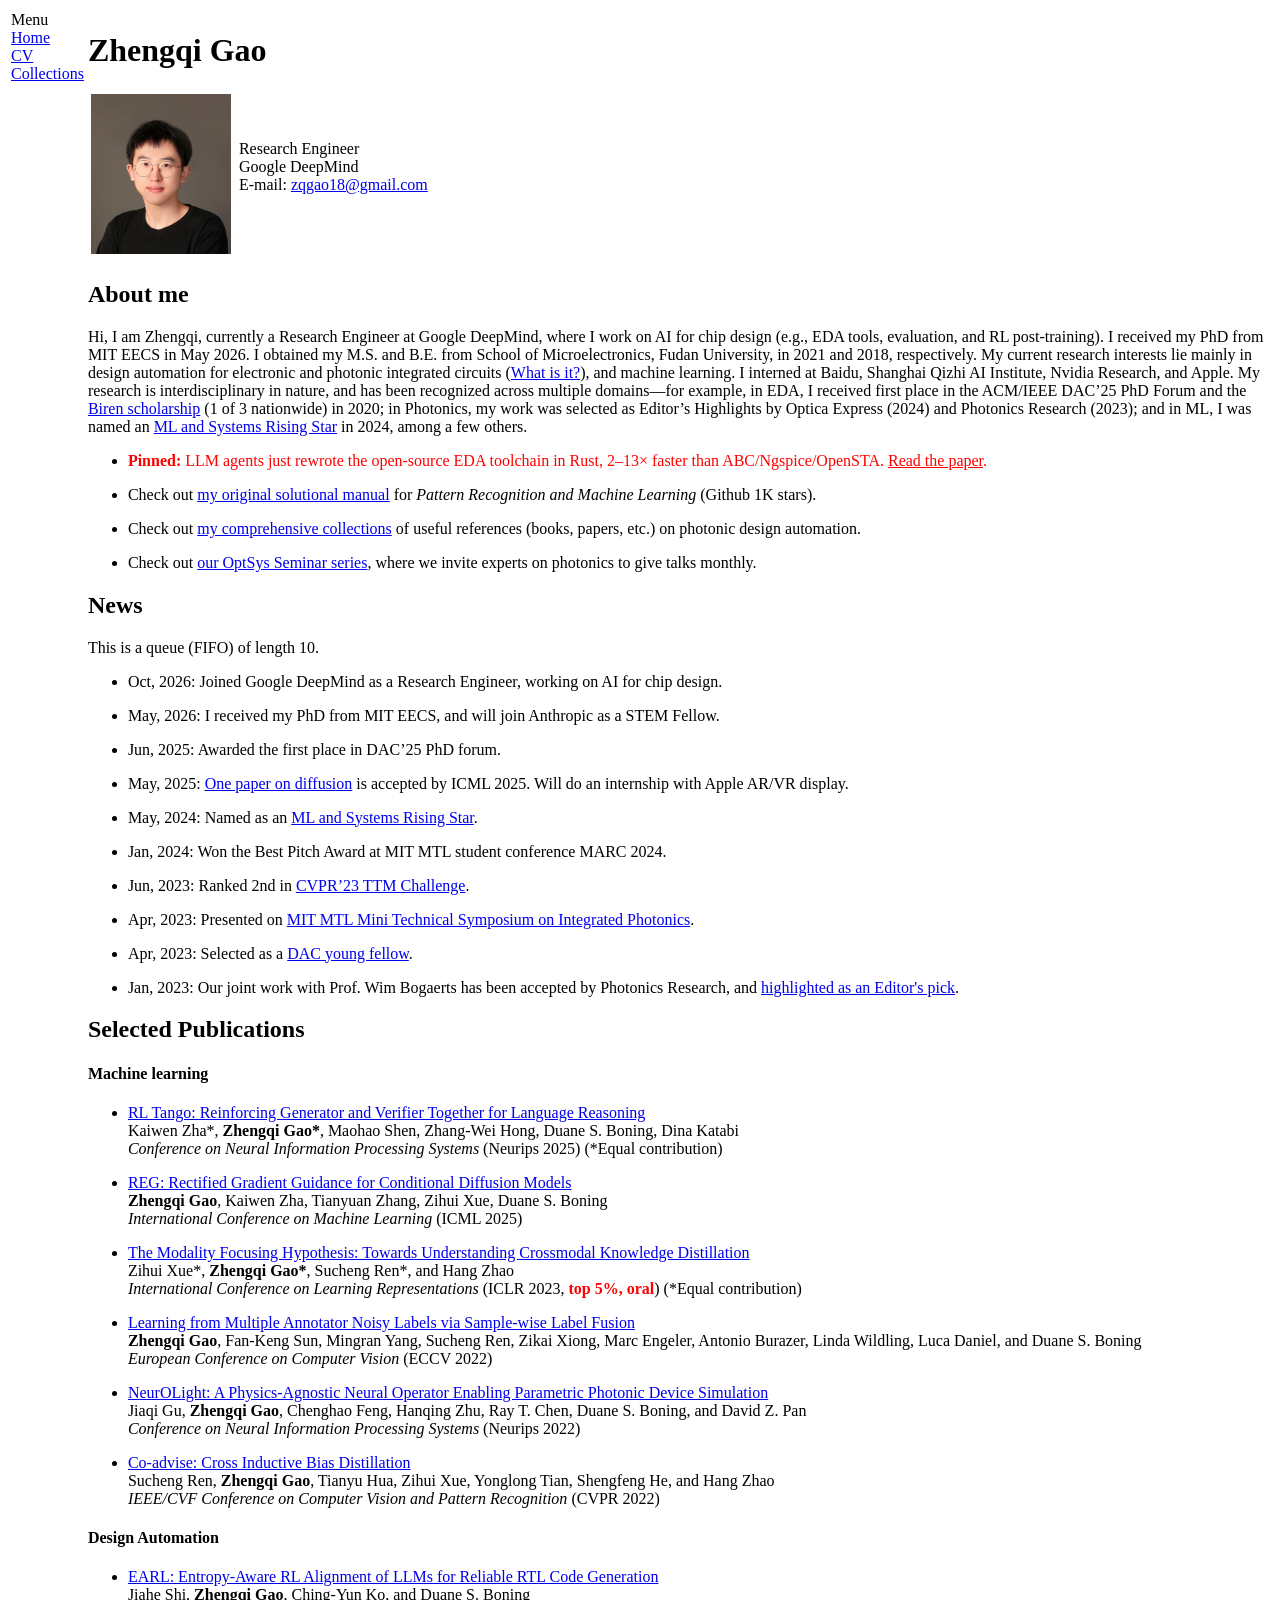
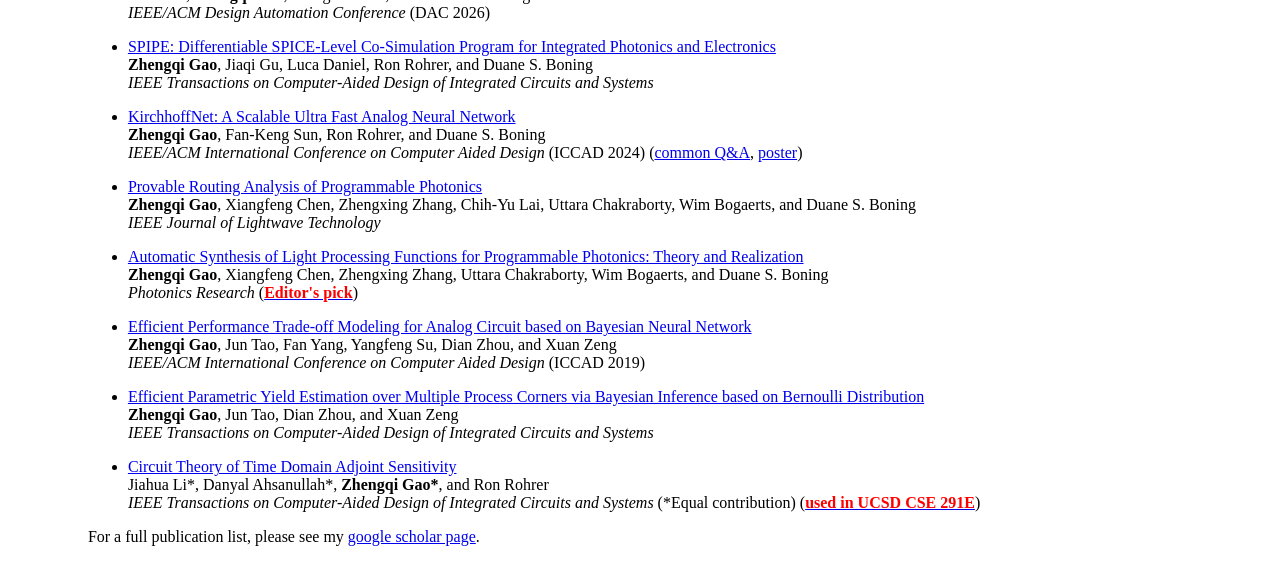
==== commit a9076c6b: "Punchier pinned headline on homepage Co-Authored-By: Claude Fable 5.1 <noreply@anthropic.com>" ====
--- a/index.html
+++ b/index.html
@@ -33,7 +33,7 @@
 <div class="blocktitle"></div>
 <div class="blockcontent">
 <ul>
-<li><p><span style="color:red;"><b>Pinned:</b> Frontier LLM agents can rebuild open-source EDA tools from scratch in Rust, 2&ndash;13&times; faster than ABC/Ngspice/OpenSTA. <a href="articles/eda_tokenmaxxing_paper.pdf" style="color:red; text-decoration:underline;">Read the paper</a>.</span></p>
+<li><p><span style="color:red;"><b>Pinned:</b> LLM agents just rewrote the open-source EDA toolchain in Rust, 2&ndash;13&times; faster than ABC/Ngspice/OpenSTA. <a href="articles/eda_tokenmaxxing_paper.pdf" style="color:red; text-decoration:underline;">Read the paper</a>.</span></p>
 </li>
 <li><p>Check out <a href="https://github.com/zhengqigao/PRML-Solution-Manual">my original solutional manual</a> for <i>Pattern Recognition and Machine Learning</i> (Github 1K stars).</p>
 </li>
